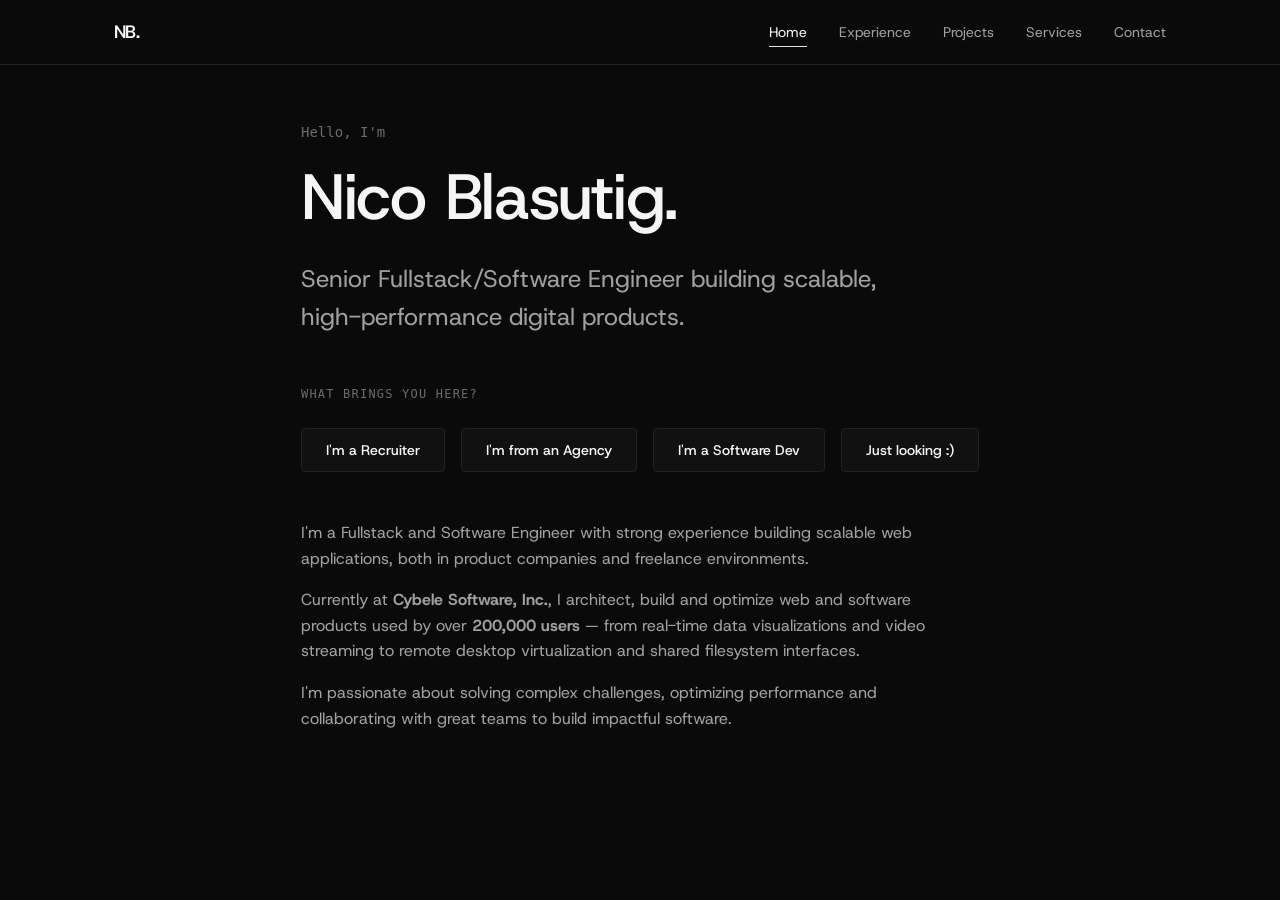
==== index.html @ 0fe167e8 "init: minimal portfolio with html/css/js" ====
<!DOCTYPE html>
<html lang="en">
<head>
  <meta charset="UTF-8">
  <meta name="viewport" content="width=device-width, initial-scale=1.0">
  <title>Portfolio — Nico Blasutig</title>

  <link rel="preconnect" href="https://fonts.googleapis.com">
  <link rel="preconnect" href="https://fonts.gstatic.com" crossorigin>
  <link href="https://fonts.googleapis.com/css2?family=Host+Grotesk:wght@300;400;500;600;700&display=swap" rel="stylesheet">

  <link rel="stylesheet" href="./css/styles.css">
</head>
<body>

  <nav class="nav">
    <div class="container">
      <a href="./index.html" class="nav__logo">NB.</a>
      <div class="nav__links">
        <a href="./index.html">Home</a>
        <a href="./pages/experience.html">Experience</a>
        <a href="./pages/projects.html">Projects</a>
        <a href="./pages/services.html">Services</a>
        <a href="./pages/contact.html">Contact</a>
      </div>
    </div>
  </nav>

  <section class="hero">
    <div class="container">
      <div class="hero__content">
        <p class="hero__greeting">Hello, I'm</p>
        <h1 class="hero__title">Nico Blasutig.</h1>
        <p class="hero__subtitle">
          Senior Fullstack/Software Engineer building scalable, high-performance digital products.
        </p>

        <div class="hero__cta">
          <span class="hero__cta-label">What brings you here?</span>
          <div class="hero__cta-buttons">
            <button class="btn" data-redirect="recruiter">I'm a Recruiter</button>
            <button class="btn" data-redirect="agency">I'm from an Agency</button>
            <button class="btn" data-redirect="developer">I'm a Software Dev</button>
            <button class="btn" data-redirect="projects">Just looking :)</button>
          </div>
        </div>

        <div class="hero__about">
          <p>
            I'm a Fullstack and Software Engineer with strong experience building scalable web applications, both in product companies and freelance environments.
          </p>
          <p>
            Currently at <strong>Cybele Software, Inc.</strong>, I architect, build and optimize web and software products used by over <strong>200,000 users</strong> — from real-time data visualizations and video streaming to remote desktop virtualization and shared filesystem interfaces.
          </p>
          <p>
            I'm passionate about solving complex challenges, optimizing performance and collaborating with great teams to build impactful software.
          </p>
        </div>
      </div>
    </div>
  </section>

  <script src="./js/main.js"></script>
</body>
</html>
---- css/styles.css ----
/* ==========================================
   VARIABLES
   ========================================== */
:root {
  /* Colors - Dark Theme Minimalist */
  --bg-primary: #0a0a0a;
  --bg-secondary: #111111;
  --bg-tertiary: #1a1a1a;
  --bg-card: #141414;

  --text-primary: #f5f5f5;
  --text-secondary: #a0a0a0;
  --text-muted: #6b6b6b;

  --accent: #e2e2e2;
  --accent-hover: #ffffff;
  --border: #222222;
  --border-hover: #333333;

  /* Fonts */
  --font-primary: 'Host Grotesk', sans-serif;
  --font-mono: 'SF Mono', 'Fira Code', 'Consolas', monospace;

  /* Font Sizes */
  --text-xs: 0.75rem;
  --text-sm: 0.875rem;
  --text-base: 1rem;
  --text-lg: 1.125rem;
  --text-xl: 1.5rem;
  --text-2xl: 2rem;
  --text-3xl: 3rem;
  --text-4xl: 4rem;

  /* Spacing */
  --space-1: 0.25rem;
  --space-2: 0.5rem;
  --space-3: 0.75rem;
  --space-4: 1rem;
  --space-6: 1.5rem;
  --space-8: 2rem;
  --space-12: 3rem;
  --space-16: 4rem;
  --space-24: 6rem;
  --space-32: 8rem;

  /* Layout */
  --max-width: 1100px;
  --radius: 8px;
  --radius-sm: 4px;

  /* Transitions */
  --transition-fast: 150ms ease;
  --transition-base: 250ms ease;
}

/* ==========================================
   RESET & BASE
   ========================================== */
*, *::before, *::after {
  box-sizing: border-box;
  margin: 0;
  padding: 0;
}

html {
  scroll-behavior: smooth;
}

body {
  font-family: var(--font-primary);
  font-size: var(--text-base);
  color: var(--text-primary);
  background-color: var(--bg-primary);
  line-height: 1.6;
  -webkit-font-smoothing: antialiased;
  -moz-osx-font-smoothing: grayscale;
}

a {
  color: inherit;
  text-decoration: none;
  transition: color var(--transition-fast);
}

img {
  max-width: 100%;
  display: block;
}

ul, ol {
  list-style: none;
}

/* ==========================================
   TYPOGRAPHY
   ========================================== */
h1, h2, h3, h4 {
  font-weight: 500;
  line-height: 1.2;
  letter-spacing: -0.02em;
}

h1 { font-size: var(--text-4xl); }
h2 { font-size: var(--text-3xl); }
h3 { font-size: var(--text-xl); }

p {
  color: var(--text-secondary);
}

.text-muted {
  color: var(--text-muted);
}

.text-accent {
  color: var(--accent);
}

/* ==========================================
   LAYOUT
   ========================================== */
.container {
  max-width: var(--max-width);
  margin: 0 auto;
  padding: 0 var(--space-6);
}

section {
  padding: var(--space-24) 0;
}

/* ==========================================
   NAVIGATION
   ========================================== */
.nav {
  position: fixed;
  top: 0;
  left: 0;
  right: 0;
  z-index: 100;
  background: rgba(10, 10, 10, 0.8);
  backdrop-filter: blur(12px);
  border-bottom: 1px solid var(--border);
}

.nav .container {
  display: flex;
  align-items: center;
  justify-content: space-between;
  height: 64px;
}

.nav__logo {
  font-weight: 600;
  font-size: var(--text-lg);
  letter-spacing: -0.03em;
}

.nav__links {
  display: flex;
  gap: var(--space-8);
}

.nav__links a {
  font-size: var(--text-sm);
  color: var(--text-secondary);
  position: relative;
}

.nav__links a:hover,
.nav__links a.active {
  color: var(--text-primary);
}

.nav__links a.active::after {
  content: '';
  position: absolute;
  bottom: -4px;
  left: 0;
  width: 100%;
  height: 1px;
  background: var(--accent);
}

/* ==========================================
   HERO / HOME
   ========================================== */
.hero {
  min-height: 100vh;
  display: flex;
  align-items: center;
  padding-top: 64px;
}

.hero__content {
  max-width: 800px;
}

.hero__greeting {
  font-family: var(--font-mono);
  font-size: var(--text-sm);
  color: var(--text-muted);
  margin-bottom: var(--space-4);
}

.hero__title {
  margin-bottom: var(--space-6);
}

.hero__subtitle {
  font-size: var(--text-xl);
  max-width: 600px;
  margin-bottom: var(--space-12);
}

.hero__cta {
  display: flex;
  flex-direction: column;
  gap: var(--space-6);
}

.hero__cta-label {
  font-family: var(--font-mono);
  font-size: var(--text-xs);
  text-transform: uppercase;
  letter-spacing: 0.1em;
  color: var(--text-muted);
}

.hero__cta-buttons {
  display: flex;
  flex-wrap: wrap;
  gap: var(--space-4);
}

.hero__about {
  margin-top: var(--space-12);
  max-width: 640px;
}

.hero__about p {
  margin-bottom: var(--space-4);
}

/* ==========================================
   BUTTONS
   ========================================== */
.btn {
  display: inline-flex;
  align-items: center;
  justify-content: center;
  padding: var(--space-3) var(--space-6);
  font-family: var(--font-primary);
  font-size: var(--text-sm);
  font-weight: 500;
  border-radius: var(--radius-sm);
  border: 1px solid var(--border);
  background: var(--bg-secondary);
  color: var(--text-primary);
  cursor: pointer;
  transition: all var(--transition-fast);
}

.btn:hover {
  border-color: var(--border-hover);
  background: var(--bg-tertiary);
  transform: translateY(-1px);
}

.btn--primary {
  background: var(--text-primary);
  color: var(--bg-primary);
  border-color: var(--text-primary);
}

.btn--primary:hover {
  background: var(--accent-hover);
  border-color: var(--accent-hover);
}

.btn--outline {
  background: transparent;
  border-color: var(--text-secondary);
  color: var(--text-secondary);
}

.btn--outline:hover {
  border-color: var(--text-primary);
  color: var(--text-primary);
  background: transparent;
}

.btn--sm {
  padding: var(--space-2) var(--space-4);
  font-size: var(--text-xs);
  gap: var(--space-2);
}

/* ==========================================
   PAGE HEADER
   ========================================== */
.page-header {
  padding-top: calc(64px + var(--space-24));
  padding-bottom: var(--space-12);
}

.page-header h1 {
  margin-bottom: var(--space-4);
}

.page-header p {
  max-width: 600px;
}

/* ==========================================
   CARDS
   ========================================== */
.card {
  background: var(--bg-card);
  border: 1px solid var(--border);
  border-radius: var(--radius);
  padding: var(--space-6);
  transition: border-color var(--transition-fast);
}

.card:hover {
  border-color: var(--border-hover);
}

/* ==========================================
   PROJECTS
   ========================================== */
.projects-grid {
  display: grid;
  grid-template-columns: repeat(auto-fill, minmax(320px, 1fr));
  gap: var(--space-6);
}

.project-card__meta {
  display: flex;
  gap: var(--space-4);
  margin-top: var(--space-4);
  font-family: var(--font-mono);
  font-size: var(--text-xs);
  color: var(--text-muted);
}

/* ==========================================
   EXPERIENCE / TIMELINE
   ========================================== */
.timeline {
  display: flex;
  flex-direction: column;
  gap: var(--space-8);
}

.timeline__item {
  display: grid;
  grid-template-columns: 180px 1fr;
  gap: var(--space-8);
  padding-bottom: var(--space-8);
  border-bottom: 1px solid var(--border);
}

.timeline__date {
  font-family: var(--font-mono);
  font-size: var(--text-sm);
  color: var(--text-muted);
  padding-top: var(--space-1);
}

.timeline__content h3 {
  margin-bottom: var(--space-2);
}

.timeline__content .company {
  color: var(--text-secondary);
  margin-bottom: var(--space-4);
}

.timeline__summary {
  color: var(--text-secondary);
  margin-bottom: var(--space-4);
}

.timeline__summary ul {
  list-style: disc;
  padding-left: var(--space-6);
  margin-top: var(--space-3);
}

.timeline__summary ul li {
  margin-bottom: var(--space-2);
}

/* Show more / details */
.timeline__details {
  display: none;
  margin-top: var(--space-4);
  padding-top: var(--space-4);
  border-top: 1px solid var(--border);
}

.timeline__details.is-open {
  display: block;
}

.timeline__details h4 {
  font-size: var(--text-sm);
  font-weight: 600;
  color: var(--text-primary);
  margin-bottom: var(--space-3);
  text-transform: uppercase;
  letter-spacing: 0.04em;
}

.timeline__details ul {
  list-style: disc;
  padding-left: var(--space-6);
  color: var(--text-secondary);
}

.timeline__details ul li {
  margin-bottom: var(--space-2);
}

.timeline__details .tag-list {
  display: flex;
  flex-wrap: wrap;
  gap: var(--space-2);
  margin-top: var(--space-3);
}

.tag {
  font-family: var(--font-mono);
  font-size: var(--text-xs);
  padding: var(--space-1) var(--space-3);
  background: var(--bg-secondary);
  border: 1px solid var(--border);
  border-radius: var(--radius-sm);
  color: var(--text-muted);
}

/* ==========================================
   CONTACT
   ========================================== */
.contact-grid {
  display: grid;
  grid-template-columns: 1fr 1fr;
  gap: var(--space-12);
}

.contact-info {
  display: flex;
  flex-direction: column;
  gap: var(--space-6);
}

.contact-info__item {
  display: flex;
  flex-direction: column;
  gap: var(--space-1);
}

.contact-info__label {
  font-family: var(--font-mono);
  font-size: var(--text-xs);
  text-transform: uppercase;
  letter-spacing: 0.08em;
  color: var(--text-muted);
}

.contact-info__value {
  font-size: var(--text-lg);
}

.contact-info__value a:hover {
  color: var(--accent-hover);
  text-decoration: underline;
  text-underline-offset: 4px;
}

.contact-form {
  display: flex;
  flex-direction: column;
  gap: var(--space-6);
}

.form-group {
  display: flex;
  flex-direction: column;
  gap: var(--space-2);
}

.form-group label {
  font-family: var(--font-mono);
  font-size: var(--text-xs);
  text-transform: uppercase;
  letter-spacing: 0.08em;
  color: var(--text-muted);
}

.form-group input,
.form-group textarea {
  font-family: var(--font-primary);
  font-size: var(--text-base);
  padding: var(--space-3) var(--space-4);
  background: var(--bg-secondary);
  border: 1px solid var(--border);
  border-radius: var(--radius-sm);
  color: var(--text-primary);
  outline: none;
  transition: border-color var(--transition-fast);
}

.form-group input:focus,
.form-group textarea:focus {
  border-color: var(--text-secondary);
}

.form-group textarea {
  min-height: 140px;
  resize: vertical;
}

/* ==========================================
   FOOTER
   ========================================== */
.footer {
  border-top: 1px solid var(--border);
  padding: var(--space-8) 0;
  margin-top: var(--space-24);
}

.footer .container {
  display: flex;
  justify-content: space-between;
  align-items: center;
}

.footer__copy {
  font-size: var(--text-sm);
  color: var(--text-muted);
}

.footer__social {
  display: flex;
  gap: var(--space-6);
}

.footer__social a {
  font-size: var(--text-sm);
  color: var(--text-muted);
}

.footer__social a:hover {
  color: var(--text-primary);
}

/* ==========================================
   RESPONSIVE
   ========================================== */
@media (max-width: 768px) {
  :root {
    --text-3xl: 2rem;
    --text-4xl: 2.5rem;
  }

  .nav__links {
    gap: var(--space-4);
  }

  .timeline__item {
    grid-template-columns: 1fr;
    gap: var(--space-2);
  }

  .contact-grid {
    grid-template-columns: 1fr;
  }

  .projects-grid {
    grid-template-columns: 1fr;
  }

  .footer .container {
    flex-direction: column;
    gap: var(--space-4);
  }
}
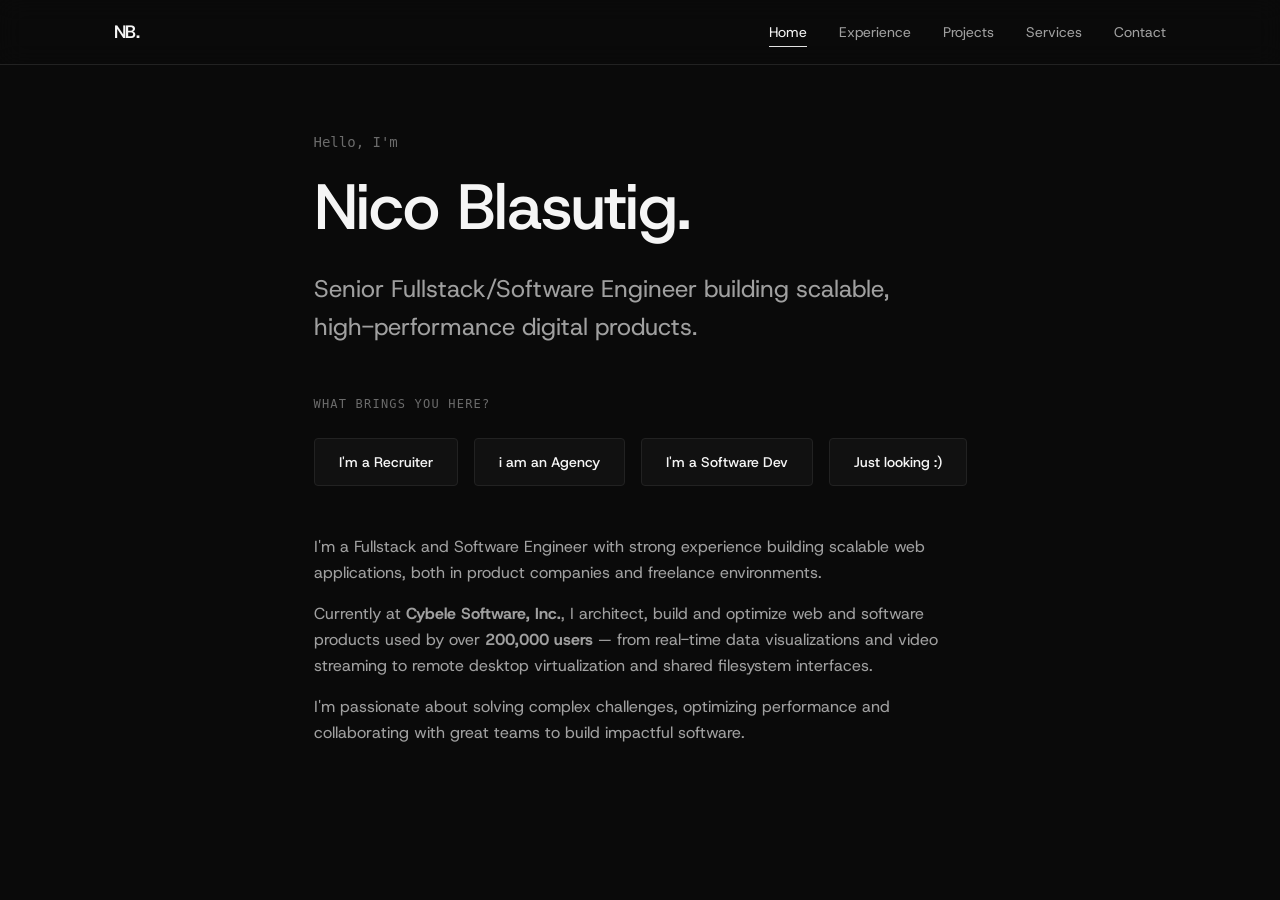
==== commit cf121bbe: "typo change" ====
--- a/index.html
+++ b/index.html
@@ -1,7 +1,6 @@
 <!DOCTYPE html>
 <html lang="en">
 <head>
-  <meta charset="UTF-8">
   <meta name="viewport" content="width=device-width, initial-scale=1.0">
   <title>Portfolio — Nico Blasutig</title>
 
@@ -39,7 +38,7 @@
           <span class="hero__cta-label">What brings you here?</span>
           <div class="hero__cta-buttons">
             <button class="btn" data-redirect="recruiter">I'm a Recruiter</button>
-            <button class="btn" data-redirect="agency">I'm from an Agency</button>
+            <a class="btn" href="./pages/services.html">i am an Agency</a>
             <button class="btn" data-redirect="developer">I'm a Software Dev</button>
             <button class="btn" data-redirect="projects">Just looking :)</button>
           </div>
--- a/css/styles.css
+++ b/css/styles.css
@@ -189,7 +189,7 @@
   min-height: 100vh;
   display: flex;
   align-items: center;
-  padding-top: 64px;
+  padding-top: calc(64px + var(--space-6));
 }
 
 .hero__content {
@@ -454,6 +454,7 @@
   display: flex;
   flex-direction: column;
   gap: var(--space-6);
+  padding-left: var(--space-8);
 }
 
 .contact-info__item {
@@ -579,6 +580,10 @@
     grid-template-columns: 1fr;
   }
 
+  .contact-info {
+    padding-left: var(--space-4);
+  }
+
   .projects-grid {
     grid-template-columns: 1fr;
   }
